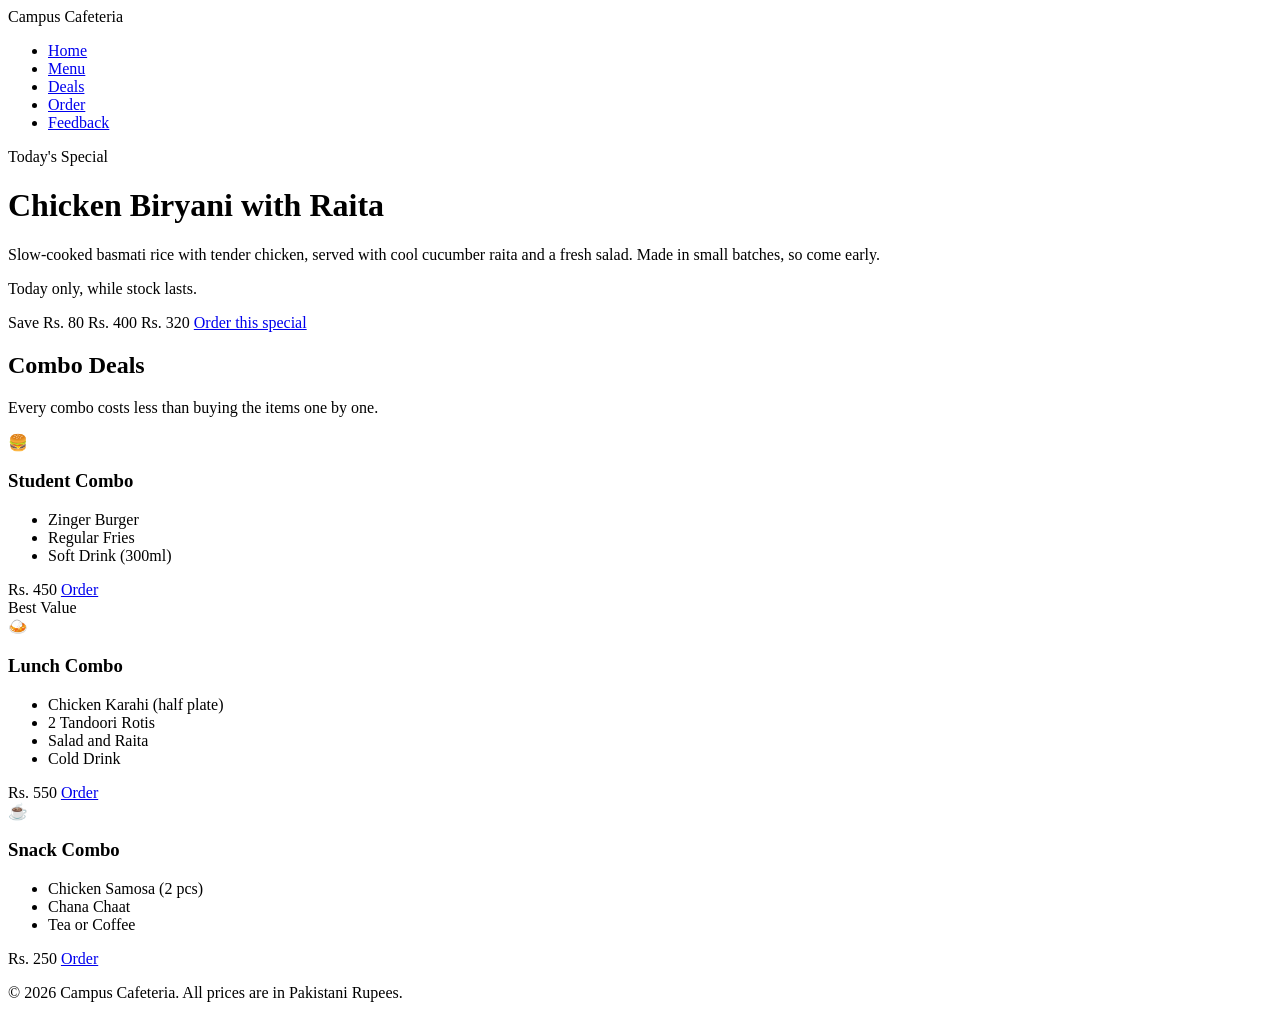
==== src/deals.html @ e5d82201 "feat(deals): add deals page structure with daily special and combos" ====
<!DOCTYPE html>
<html lang="en">
<head>
  <meta charset="UTF-8">
  <meta name="viewport" content="width=device-width, initial-scale=1.0">
  <title>Daily Specials & Deals | Campus Cafeteria</title>
  <link rel="preconnect" href="https://fonts.googleapis.com">
  <link rel="preconnect" href="https://fonts.gstatic.com" crossorigin>
  <link href="https://fonts.googleapis.com/css2?family=Bricolage+Grotesque:wght@600;800&family=DM+Sans:wght@400;500;700&display=swap" rel="stylesheet">
  <link rel="stylesheet" href="../styles/style.css">
</head>
<body class="deals-page">

  <!-- Navigation -->
  <nav class="deals-nav">
    <span class="deals-nav-logo">Campus Cafeteria</span>
    <ul class="deals-nav-links">
      <li><a href="index.html">Home</a></li>
      <li><a href="menu.html">Menu</a></li>
      <li><a href="deals.html" class="deals-nav-active">Deals</a></li>
      <li><a href="oder.html">Order</a></li>
      <li><a href="feedback.html">Feedback</a></li>
    </ul>
  </nav>

  <!-- Hero: today's special -->
  <header class="deals-hero">
    <div class="deals-hero-text">
      <p class="deals-hero-badge">Today's Special</p>
      <h1 class="deals-hero-title">Chicken Biryani with Raita</h1>
      <p class="deals-hero-desc">
        Slow-cooked basmati rice with tender chicken, served with cool
        cucumber raita and a fresh salad. Made in small batches, so come early.
      </p>
      <p class="deals-hero-note">Today only, while stock lasts.</p>
    </div>

    <div class="deals-hero-price">
      <span class="deals-hero-save">Save Rs. 80</span>
      <span class="deals-hero-old">Rs. 400</span>
      <span class="deals-hero-new">Rs. 320</span>
      <a class="deals-btn" href="oder.html">Order this special</a>
    </div>
  </header>

  <main class="deals-main">

    <h2 class="deals-section-title">Combo Deals</h2>
    <p class="deals-section-sub">Every combo costs less than buying the items one by one.</p>

    <div class="deals-grid">

      <article class="deals-card">
        <div class="deals-card-icon">&#127828;</div>
        <h3 class="deals-card-title">Student Combo</h3>
        <ul class="deals-card-list">
          <li>Zinger Burger</li>
          <li>Regular Fries</li>
          <li>Soft Drink (300ml)</li>
        </ul>
        <div class="deals-card-foot">
          <span class="deals-card-price">Rs. 450</span>
          <a class="deals-card-link" href="oder.html">Order</a>
        </div>
      </article>

      <article class="deals-card deals-card-featured">
        <span class="deals-card-tag">Best Value</span>
        <div class="deals-card-icon">&#127835;</div>
        <h3 class="deals-card-title">Lunch Combo</h3>
        <ul class="deals-card-list">
          <li>Chicken Karahi (half plate)</li>
          <li>2 Tandoori Rotis</li>
          <li>Salad and Raita</li>
          <li>Cold Drink</li>
        </ul>
        <div class="deals-card-foot">
          <span class="deals-card-price">Rs. 550</span>
          <a class="deals-card-link" href="oder.html">Order</a>
        </div>
      </article>

      <article class="deals-card">
        <div class="deals-card-icon">&#9749;</div>
        <h3 class="deals-card-title">Snack Combo</h3>
        <ul class="deals-card-list">
          <li>Chicken Samosa (2 pcs)</li>
          <li>Chana Chaat</li>
          <li>Tea or Coffee</li>
        </ul>
        <div class="deals-card-foot">
          <span class="deals-card-price">Rs. 250</span>
          <a class="deals-card-link" href="oder.html">Order</a>
        </div>
      </article>

    </div>
  </main>

  <footer class="deals-footer">
    <p>&copy; 2026 Campus Cafeteria. All prices are in Pakistani Rupees.</p>
  </footer>

</body>
</html>
---- styles/style.css ----
/* Feedback Page Styling */

.contact-section,
.feedback-section {
    max-width: 800px;
    margin: 30px auto;
    padding: 25px;
    background-color: #ffffff;
    border-radius: 10px;
}

.feedback-section form {
    display: flex;
    flex-direction: column;
    gap: 12px;
}

.feedback-section input,
.feedback-section textarea {
    width: 100%;
    padding: 12px;
    box-sizing: border-box;
}

.feedback-section button {
    padding: 12px;
    background-color: #247348;
    color: white;
    border: none;
    border-radius: 5px;
}

@media (max-width: 768px) {
    .contact-section,
    .feedback-section {
        margin: 15px;
        padding: 18px;
    }
}
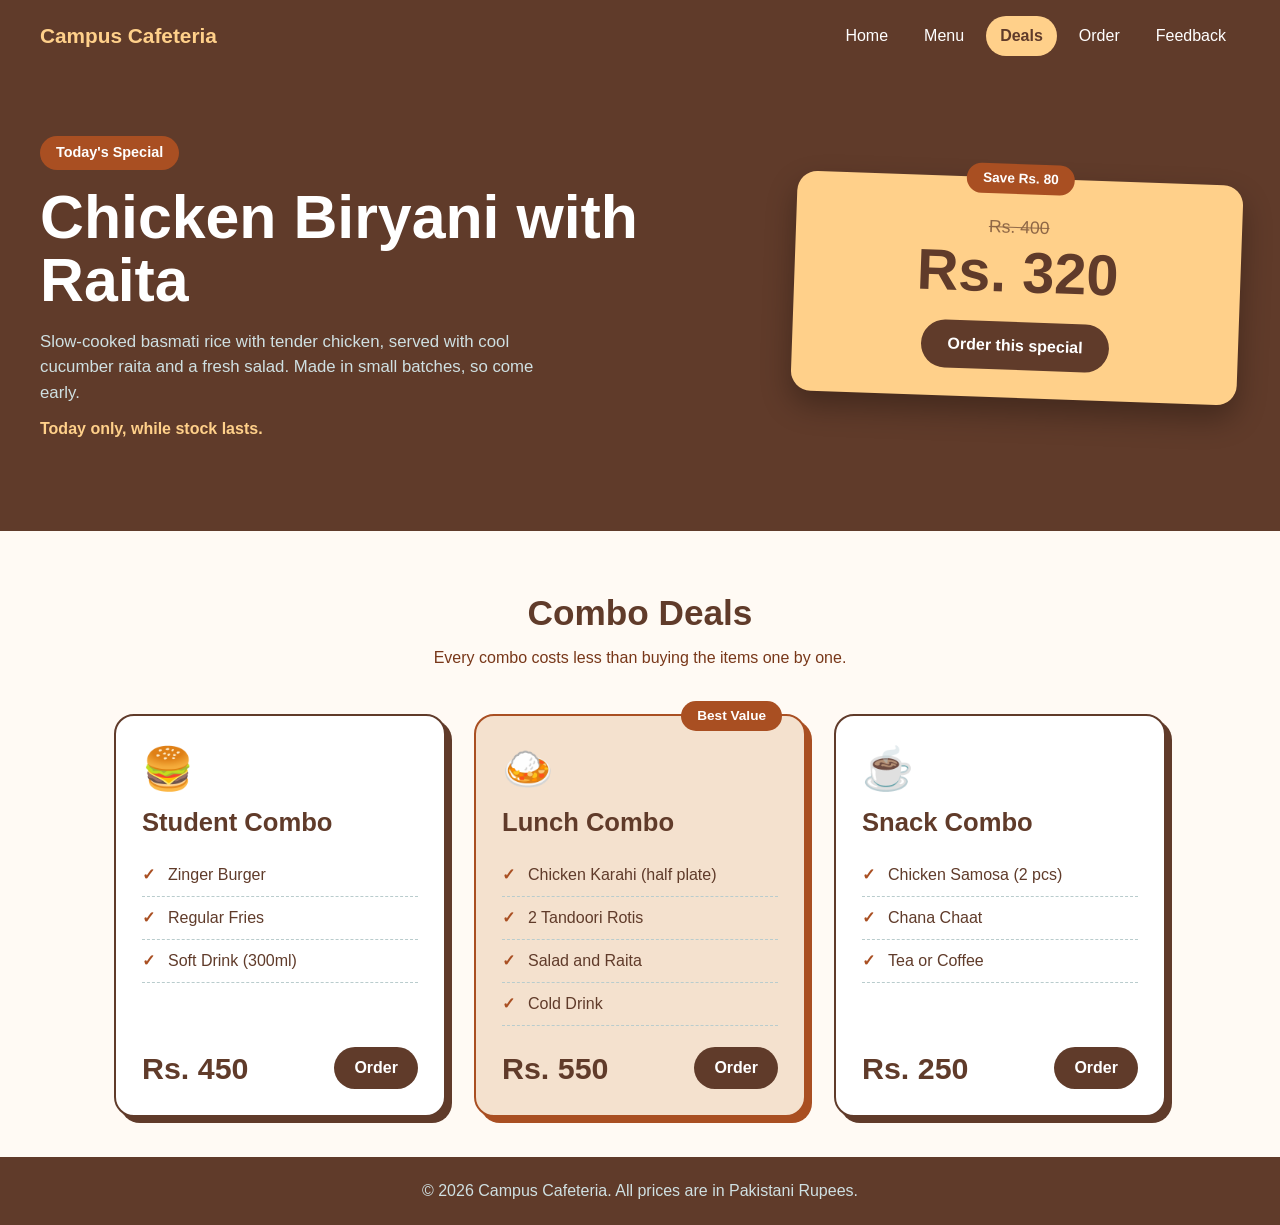
==== commit f51cbb4c: "Fix order page navigation link" ====
--- a/src/deals.html
+++ b/src/deals.html
@@ -18,7 +18,7 @@
       <li><a href="index.html">Home</a></li>
       <li><a href="menu.html">Menu</a></li>
       <li><a href="deals.html" class="deals-nav-active">Deals</a></li>
-      <li><a href="oder.html">Order</a></li>
+      <li><a href="order.html">Order</a></li>
       <li><a href="feedback.html">Feedback</a></li>
     </ul>
   </nav>
--- a/styles/style.css
+++ b/styles/style.css
@@ -1,39 +1,1140 @@
-/* Feedback Page Styling */
-
-.contact-section,
-.feedback-section {
+
+/* =========================================
+   GLOBAL RESET
+========================================= */
+
+*,
+*::before,
+*::after {
+    box-sizing: border-box;
+}
+
+html {
+    scroll-behavior: smooth;
+}
+
+body {
+    margin: 0;
+}
+
+img {
+    max-width: 100%;
+    height: auto;
+}
+
+
+/* =========================================
+   HOME PAGE STYLES
+========================================= */
+
+body.home-page {
+    font-family: Arial, Helvetica, sans-serif;
+    line-height: 1.6;
+    color: #30251f;
+    background-color: #fffaf4;
+}
+
+.home-container {
+    width: 90%;
+    max-width: 1100px;
+    margin: 0 auto;
+}
+
+/* Header */
+
+.home-site-header {
+    background-color: #603b2a;
+    color: #ffffff;
+    text-align: center;
+    padding: 25px 15px;
+}
+
+.home-site-header h1 {
+    margin: 0;
+    font-size: 2.2rem;
+}
+
+.home-tagline {
+    margin: 5px 0 18px;
+    color: #ffe0b5;
+}
+
+body.home-page nav {
+    display: flex;
+    justify-content: center;
+    flex-wrap: wrap;
+    gap: 12px 24px;
+}
+
+body.home-page nav a {
+    color: #ffffff;
+    text-decoration: none;
+    font-weight: bold;
+}
+
+body.home-page nav a:hover,
+body.home-page nav a[aria-current="page"] {
+    color: #ffd08a;
+}
+
+/* Hero Section */
+
+.home-hero {
+    background-color: #f4e1ce;
+    text-align: center;
+    padding: 75px 20px;
+}
+
+.home-hero h2 {
+    color: #603b2a;
+    font-size: 2.2rem;
+    margin: 0 0 15px;
+}
+
+.home-hero p {
+    max-width: 720px;
+    margin: 0 auto 15px;
+}
+
+/* Buttons */
+
+.home-btn {
+    display: inline-block;
+    background-color: #a94f22;
+    color: #ffffff;
+    text-decoration: none;
+    padding: 11px 20px;
+    margin: 10px 5px 0;
+    border-radius: 5px;
+    transition: background-color 0.2s ease;
+}
+
+.home-btn:hover {
+    background-color: #783719;
+}
+
+.home-btn-secondary {
+    background-color: #35634b;
+}
+
+.home-btn-secondary:hover {
+    background-color: #244b38;
+}
+
+/* About and Links Sections */
+
+.home-about,
+.home-links {
+    padding: 40px 0;
+}
+
+.home-about h2,
+.home-links h2 {
+    color: #603b2a;
+    margin: 0 0 15px;
+}
+
+/* Information Section */
+
+.home-info-section {
+    background-color: #f8eee3;
+    padding: 40px 0;
+}
+
+.home-info-grid {
+    display: grid;
+    grid-template-columns: repeat(3, minmax(0, 1fr));
+    gap: 22px;
+}
+
+.home-info-card {
+    background-color: #ffffff;
+    border: 1px solid #ead8c7;
+    border-radius: 8px;
+    padding: 22px;
+}
+
+.home-info-card h3 {
+    color: #783719;
+    margin: 0 0 10px;
+}
+
+.home-info-card a {
+    display: inline-block;
+    color: #8a3d18;
+    font-weight: bold;
+    margin-top: 10px;
+}
+
+/* Footer */
+
+.home-site-footer {
+    background-color: #603b2a;
+    color: #ffffff;
+    text-align: center;
+    padding: 22px 15px;
+    margin-top: 20px;
+}
+
+/* Home Responsive - Tablets */
+
+@media (max-width: 768px) {
+    .home-info-grid {
+        grid-template-columns: repeat(2, minmax(0, 1fr));
+    }
+
+    .home-hero {
+        padding: 50px 15px;
+    }
+
+    .home-hero h2 {
+        font-size: 1.8rem;
+    }
+
+    body.home-page nav {
+        gap: 10px 16px;
+    }
+}
+
+/* Home Responsive - Mobile */
+
+@media (max-width: 480px) {
+    .home-info-grid {
+        grid-template-columns: 1fr;
+    }
+
+    .home-site-header h1 {
+        font-size: 1.8rem;
+    }
+
+    .home-hero h2 {
+        font-size: 1.5rem;
+    }
+
+    body.home-page nav {
+        flex-direction: column;
+        gap: 8px;
+    }
+
+    .home-btn {
+        display: block;
+        margin: 12px auto;
+        max-width: 240px;
+    }
+}
+
+
+/* =========================================
+   MENU PAGE STYLES
+========================================= */
+
+.menu-body {
+    --ink: #603b2a;
+    --leaf: #a94f22;
+    --saffron: #ffd08a;
+    --chilli: #783719;
+    --mint: #fffaf4;
+    --card: #ffffff;
+    --muted: #8a3d18;
+
+    margin: 0;
+    background: var(--mint);
+    color: var(--ink);
+    font-family: "DM Sans", "Segoe UI", Arial, sans-serif;
+    line-height: 1.5;
+}
+
+/* Header and Navigation */
+
+.menu-body .site-header {
+    display: flex;
+    align-items: center;
+    justify-content: space-between;
+    flex-wrap: wrap;
+    gap: 12px;
+    padding: 16px 32px;
+    background: var(--ink);
+}
+
+.menu-body .brand {
+    font-family: "Bricolage Grotesque", Georgia, serif;
+    font-size: 1.5rem;
+    font-weight: 800;
+    color: var(--saffron);
+    text-decoration: none;
+}
+
+.menu-body .site-header nav {
+    display: flex;
+    flex-wrap: wrap;
+    gap: 6px;
+}
+
+.menu-body .site-header nav a {
+    color: #e6efe8;
+    text-decoration: none;
+    padding: 6px 14px;
+    border-radius: 999px;
+    font-weight: 500;
+    transition: background 0.2s ease;
+}
+
+.menu-body .site-header nav a:hover {
+    background: rgba(255, 255, 255, 0.12);
+}
+
+.menu-body .site-header nav a.active {
+    background: var(--saffron);
+    color: var(--ink);
+}
+
+/* Menu Hero */
+
+.menu-hero {
+    text-align: center;
+    padding: 56px 20px 40px;
+    background-color: var(--leaf);
+    background-image:
+        radial-gradient(
+            circle at 15% 20%,
+            rgba(242, 169, 59, 0.28),
+            transparent 45%
+        ),
+        radial-gradient(
+            circle at 85% 80%,
+            rgba(200, 64, 43, 0.25),
+            transparent 45%
+        );
+    color: #ffffff;
+}
+
+.menu-hero h2 {
+    margin: 0 0 8px;
+    font-family: "Bricolage Grotesque", Georgia, serif;
+    font-size: clamp(2.2rem, 6vw, 3.6rem);
+    font-weight: 800;
+    letter-spacing: -0.02em;
+}
+
+.menu-hero p {
+    margin: 0 auto 24px;
+    max-width: 480px;
+    font-size: 1.05rem;
+    opacity: 0.92;
+}
+
+/* Menu Jump Links */
+
+.menu-jump {
+    display: flex;
+    flex-wrap: wrap;
+    justify-content: center;
+    gap: 10px;
+}
+
+.menu-jump a {
+    padding: 8px 18px;
+    border: 1.5px solid rgba(255, 255, 255, 0.7);
+    border-radius: 999px;
+    color: #ffffff;
+    text-decoration: none;
+    font-weight: 500;
+    transition: background 0.2s ease, color 0.2s ease;
+}
+
+.menu-jump a:hover {
+    background: var(--saffron);
+    border-color: var(--saffron);
+    color: var(--ink);
+}
+
+/* Menu Grid */
+
+.menu-page {
+    display: grid;
+    grid-template-columns: repeat(2, minmax(0, 1fr));
+    gap: 28px;
+    max-width: 1050px;
+    margin: 0 auto;
+    padding: 48px 24px 56px;
+}
+
+.menu-category {
+    background: var(--card);
+    border-radius: 18px;
+    padding: 26px 28px 20px;
+    border-top: 6px solid var(--saffron);
+    box-shadow: 0 10px 28px rgba(29, 59, 42, 0.08);
+    scroll-margin-top: 20px;
+}
+
+.menu-category:nth-child(2) {
+    border-top-color: var(--chilli);
+}
+
+.menu-category:nth-child(3) {
+    border-top-color: var(--leaf);
+}
+
+.menu-category:nth-child(4) {
+    border-top-color: #7a4fa0;
+}
+
+.menu-category h3 {
+    display: flex;
+    align-items: center;
+    gap: 10px;
+    margin: 0 0 14px;
+    font-family: "Bricolage Grotesque", Georgia, serif;
+    font-size: 1.6rem;
+    font-weight: 700;
+}
+
+.cat-icon {
+    font-size: 1.5rem;
+}
+
+/* Menu Items */
+
+.menu-list {
+    list-style: none;
+    margin: 0;
+    padding: 0;
+}
+
+.menu-list li {
+    padding: 10px 0;
+}
+
+.item-row {
+    display: flex;
+    align-items: baseline;
+    gap: 8px;
+}
+
+.item-name {
+    font-weight: 700;
+}
+
+.item-dots {
+    flex: 1;
+    min-width: 16px;
+    border-bottom: 2px dotted #b9c8bd;
+    transform: translateY(-4px);
+}
+
+.item-price {
+    font-weight: 700;
+    color: var(--chilli);
+    white-space: nowrap;
+}
+
+.item-desc {
+    margin: 2px 0 0;
+    font-size: 0.9rem;
+    color: var(--muted);
+}
+
+/* Menu Footer */
+
+.menu-body .site-footer {
+    padding: 22px;
+    text-align: center;
+    background: var(--ink);
+    color: #c9d8cd;
+    font-size: 0.9rem;
+}
+
+.menu-body .site-footer p {
+    margin: 0;
+}
+
+/* Menu Responsive - Tablets */
+
+@media (max-width: 800px) {
+    .menu-page {
+        grid-template-columns: 1fr;
+        padding: 32px 16px 40px;
+    }
+
+    .menu-body .site-header {
+        padding: 14px 18px;
+        justify-content: center;
+    }
+}
+
+/* Menu Responsive - Mobile */
+
+@media (max-width: 480px) {
+    .menu-hero {
+        padding: 40px 16px 30px;
+    }
+
+    .menu-category {
+        padding: 20px 18px 14px;
+    }
+
+    .item-name,
+    .item-price {
+        font-size: 0.95rem;
+    }
+}
+
+
+/* =========================================
+   DEALS PAGE STYLES
+========================================= */
+
+.deals-page {
+    --deals-ink: #603b2a;
+    --deals-ink-soft: #783719;
+    --deals-saffron: #ffd08a;
+    --deals-chili: #a94f22;
+    --deals-mint: #fffaf4;
+    --deals-white: #ffffff;
+
+    margin: 0;
+    font-family: "DM Sans", Arial, Helvetica, sans-serif;
+    background-color: var(--deals-mint);
+    color: var(--deals-ink);
+    line-height: 1.5;
+}
+
+.deals-page *,
+.deals-page *::before,
+.deals-page *::after {
+    box-sizing: border-box;
+}
+
+/* Navigation */
+
+.deals-nav {
+    display: flex;
+    justify-content: space-between;
+    align-items: center;
+    flex-wrap: wrap;
+    gap: 12px;
+    padding: 16px 40px;
+    background-color: var(--deals-ink);
+}
+
+.deals-nav-logo {
+    font-family: "Bricolage Grotesque", Arial, sans-serif;
+    font-weight: 800;
+    font-size: 1.3rem;
+    color: var(--deals-saffron);
+}
+
+.deals-nav-links {
+    display: flex;
+    flex-wrap: wrap;
+    gap: 8px;
+    margin: 0;
+    padding: 0;
+    list-style: none;
+}
+
+.deals-nav-links a {
+    display: block;
+    padding: 8px 14px;
+    border-radius: 999px;
+    color: var(--deals-white);
+    text-decoration: none;
+    font-weight: 500;
+    transition: background-color 0.2s ease;
+}
+
+.deals-nav-links a:hover {
+    background-color: var(--deals-ink-soft);
+}
+
+.deals-nav-links a.deals-nav-active {
+    background-color: var(--deals-saffron);
+    color: var(--deals-ink);
+    font-weight: 700;
+}
+
+/* Hero */
+
+.deals-hero {
+    display: grid;
+    grid-template-columns: 1.6fr 1fr;
+    gap: 40px;
+    align-items: center;
+    padding: 64px 40px 90px;
+    background-color: var(--deals-ink);
+    color: var(--deals-white);
+}
+
+.deals-hero-badge {
+    display: inline-block;
+    margin: 0 0 16px;
+    padding: 6px 16px;
+    border-radius: 999px;
+    background-color: var(--deals-chili);
+    font-weight: 700;
+    font-size: 0.9rem;
+}
+
+.deals-hero-title {
+    margin: 0 0 16px;
+    font-family: "Bricolage Grotesque", Arial, sans-serif;
+    font-weight: 800;
+    font-size: clamp(2.2rem, 5vw, 3.8rem);
+    line-height: 1.05;
+}
+
+.deals-hero-desc {
+    max-width: 520px;
+    margin: 0 0 12px;
+    color: #cfe0e2;
+    font-size: 1.05rem;
+}
+
+.deals-hero-note {
+    margin: 0;
+    color: var(--deals-saffron);
+    font-weight: 700;
+}
+
+/* Price Ticket */
+
+.deals-hero-price {
+    position: relative;
+    display: flex;
+    flex-direction: column;
+    align-items: center;
+    gap: 4px;
+    padding: 36px 24px 28px;
+    border-radius: 20px;
+    background-color: var(--deals-saffron);
+    color: var(--deals-ink);
+    text-align: center;
+    transform: rotate(2deg);
+    box-shadow: 0 14px 30px rgba(0, 0, 0, 0.3);
+}
+
+.deals-hero-save {
+    position: absolute;
+    top: -14px;
+    padding: 5px 16px;
+    border-radius: 999px;
+    background-color: var(--deals-chili);
+    color: var(--deals-white);
+    font-weight: 700;
+    font-size: 0.85rem;
+}
+
+.deals-hero-old {
+    font-size: 1.1rem;
+    text-decoration: line-through;
+    opacity: 0.7;
+}
+
+.deals-hero-new {
+    font-family: "Bricolage Grotesque", Arial, sans-serif;
+    font-weight: 800;
+    font-size: 3.6rem;
+    line-height: 1;
+}
+
+.deals-btn {
+    display: inline-block;
+    margin-top: 16px;
+    padding: 12px 26px;
+    border-radius: 999px;
+    background-color: var(--deals-ink);
+    color: var(--deals-white);
+    text-decoration: none;
+    font-weight: 700;
+    transition: background-color 0.2s ease;
+}
+
+.deals-btn:hover {
+    background-color: var(--deals-chili);
+}
+
+/* Combos */
+
+.deals-main {
+    max-width: 1100px;
+    margin: 0 auto;
+    padding: 0 24px 40px;
+}
+
+.deals-section-title {
+    margin: 56px 0 6px;
+    font-family: "Bricolage Grotesque", Arial, sans-serif;
+    font-weight: 800;
+    font-size: 2.2rem;
+    text-align: center;
+}
+
+.deals-section-sub {
+    margin: 0 0 44px;
+    text-align: center;
+    color: var(--deals-ink-soft);
+}
+
+.deals-grid {
+    display: grid;
+    grid-template-columns: repeat(3, minmax(0, 1fr));
+    gap: 28px;
+    align-items: stretch;
+}
+
+.deals-card {
+    position: relative;
+    display: flex;
+    flex-direction: column;
+    padding: 32px 26px 24px;
+    border-radius: 20px;
+    background-color: var(--deals-white);
+    border: 2px solid var(--deals-ink);
+    box-shadow: 6px 6px 0 var(--deals-ink);
+    transition: transform 0.15s ease, box-shadow 0.15s ease;
+}
+
+.deals-card:hover {
+    transform: translate(-3px, -3px);
+    box-shadow: 9px 9px 0 var(--deals-ink);
+}
+
+.deals-card-featured {
+    background-color: #f4e1ce;
+    box-shadow: 6px 6px 0 var(--deals-chili);
+    border-color: var(--deals-chili);
+}
+
+.deals-card-featured:hover {
+    box-shadow: 9px 9px 0 var(--deals-chili);
+}
+
+.deals-card-tag {
+    position: absolute;
+    top: -15px;
+    right: 22px;
+    padding: 5px 16px;
+    border-radius: 999px;
+    background-color: var(--deals-chili);
+    color: var(--deals-white);
+    font-weight: 700;
+    font-size: 0.85rem;
+}
+
+.deals-card-icon {
+    font-size: 2.6rem;
+    line-height: 1;
+}
+
+.deals-card-title {
+    margin: 14px 0 12px;
+    font-family: "Bricolage Grotesque", Arial, sans-serif;
+    font-weight: 800;
+    font-size: 1.6rem;
+}
+
+.deals-card-list {
+    flex-grow: 1;
+    margin: 0 0 20px;
+    padding: 0;
+    list-style: none;
+}
+
+.deals-card-list li {
+    padding: 9px 0 9px 26px;
+    position: relative;
+    border-bottom: 1px dashed #b9cccd;
+}
+
+.deals-card-list li::before {
+    content: "\2713";
+    position: absolute;
+    left: 0;
+    font-weight: 700;
+    color: var(--deals-chili);
+}
+
+.deals-card-foot {
+    display: flex;
+    justify-content: space-between;
+    align-items: center;
+    flex-wrap: wrap;
+    gap: 12px;
+}
+
+.deals-card-price {
+    font-family: "Bricolage Grotesque", Arial, sans-serif;
+    font-weight: 800;
+    font-size: 1.9rem;
+}
+
+.deals-card-link {
+    padding: 9px 20px;
+    border-radius: 999px;
+    background-color: var(--deals-ink);
+    color: var(--deals-white);
+    text-decoration: none;
+    font-weight: 700;
+    transition: background-color 0.2s ease;
+}
+
+.deals-card-link:hover {
+    background-color: var(--deals-chili);
+}
+
+/* Keyboard Focus */
+
+.deals-page a:focus-visible {
+    outline: 3px solid var(--deals-saffron);
+    outline-offset: 3px;
+}
+
+/* Footer */
+
+.deals-footer {
+    padding: 22px 16px;
+    background-color: var(--deals-ink);
+    color: #cfe0e2;
+    text-align: center;
+}
+
+.deals-footer p {
+    margin: 0;
+}
+
+/* Deals Responsive - Tablets */
+
+@media (max-width: 900px) {
+    .deals-hero {
+        grid-template-columns: 1fr;
+        padding: 48px 28px 64px;
+    }
+
+    .deals-hero-price {
+        max-width: 320px;
+        width: 100%;
+        margin: 0 auto;
+        transform: rotate(0deg);
+    }
+
+    .deals-grid {
+        grid-template-columns: repeat(2, minmax(0, 1fr));
+    }
+}
+
+/* Deals Responsive - Mobile */
+
+@media (max-width: 600px) {
+    .deals-nav {
+        flex-direction: column;
+        gap: 10px;
+        padding: 14px 16px;
+    }
+
+    .deals-nav-links {
+        justify-content: center;
+    }
+
+    .deals-hero {
+        padding: 36px 20px 52px;
+    }
+
+    .deals-hero-price {
+        max-width: none;
+    }
+
+    .deals-grid {
+        grid-template-columns: 1fr;
+    }
+
+    .deals-section-title {
+        font-size: 1.8rem;
+    }
+}
+
+
+/* =========================================
+   FEEDBACK PAGE STYLES
+========================================= */
+
+/* Feedback page body must have class="feedback-page" */
+
+.feedback-page {
+    margin: 0;
+    padding: 0;
+    font-family: Arial, Helvetica, sans-serif;
+    line-height: 1.6;
+    color: #30251f;
+    background-color: #fffaf4;
+}
+
+/* Header */
+
+.feedback-page .site-header {
+    background-color: #603b2a;
+    color: #ffffff;
+    text-align: center;
+    padding: 25px 15px;
+}
+
+.feedback-page .site-header h1 {
+    margin: 0;
+    font-size: 2.2rem;
+}
+
+.feedback-page .tagline {
+    margin: 5px 0 18px;
+    color: #ffe0b5;
+}
+
+/* Navigation */
+
+.feedback-page nav {
+    display: flex;
+    justify-content: center;
+    flex-wrap: wrap;
+    gap: 12px 24px;
+}
+
+.feedback-page nav a {
+    color: #ffffff;
+    text-decoration: none;
+    font-weight: bold;
+}
+
+.feedback-page nav a:hover,
+.feedback-page nav a[aria-current="page"] {
+    color: #ffd08a;
+}
+
+/* Contact and Feedback Sections */
+
+.feedback-page .contact-section,
+.feedback-page .feedback-section {
+    width: 90%;
     max-width: 800px;
     margin: 30px auto;
     padding: 25px;
     background-color: #ffffff;
+    border: 1px solid #ead8c7;
     border-radius: 10px;
 }
 
-.feedback-section form {
+.feedback-page .contact-section h2,
+.feedback-page .feedback-section h2 {
+    margin-top: 0;
+    color: #603b2a;
+}
+
+/* Feedback Form */
+
+.feedback-page .feedback-section form {
     display: flex;
     flex-direction: column;
     gap: 12px;
 }
 
-.feedback-section input,
-.feedback-section textarea {
+.feedback-page .feedback-section label {
+    font-weight: bold;
+}
+
+.feedback-page .feedback-section input,
+.feedback-page .feedback-section textarea {
     width: 100%;
     padding: 12px;
-    box-sizing: border-box;
-}
-
-.feedback-section button {
+    border: 1px solid #cccccc;
+    border-radius: 5px;
+    font: inherit;
+}
+
+.feedback-page .feedback-section textarea {
+    resize: vertical;
+    min-height: 120px;
+}
+
+.feedback-page .feedback-section button {
     padding: 12px;
     background-color: #247348;
-    color: white;
+    color: #ffffff;
     border: none;
     border-radius: 5px;
-}
+    font: inherit;
+    font-weight: bold;
+    cursor: pointer;
+    transition: background-color 0.2s ease;
+}
+
+.feedback-page .feedback-section button:hover {
+    background-color: #195536;
+}
+
+/* Feedback Footer */
+
+.feedback-page .site-footer {
+    margin-top: 30px;
+    padding: 22px 15px;
+    background-color: #603b2a;
+    color: #ffffff;
+    text-align: center;
+}
+
+.feedback-page .site-footer p {
+    margin: 0;
+}
+
+/* Feedback Responsive - Tablets and Mobile */
 
 @media (max-width: 768px) {
-    .contact-section,
-    .feedback-section {
+    .feedback-page .contact-section,
+    .feedback-page .feedback-section {
+        width: auto;
         margin: 15px;
         padding: 18px;
     }
-}+
+    .feedback-page .site-header h1 {
+        font-size: 1.8rem;
+    }
+
+    .feedback-page nav {
+        gap: 10px 16px;
+    }
+}
+
+/* Feedback Responsive - Small Mobile */
+
+@media (max-width: 480px) {
+    .feedback-page nav {
+        flex-direction: column;
+        gap: 8px;
+    }
+
+    .feedback-page .contact-section,
+    .feedback-page .feedback-section {
+        margin: 12px;
+        padding: 15px;
+    }
+}
+
+/* Order Page Styles */
+
+body.order-page {
+    font-family: Arial, Helvetica, sans-serif;
+    line-height: 1.6;
+    color: #30251f;
+    background-color: #fffaf4;
+}
+
+body.order-page nav {
+    display: flex;
+    justify-content: center;
+    flex-wrap: wrap;
+    gap: 12px 24px;
+}
+
+body.order-page nav a {
+    color: #ffffff;
+    text-decoration: none;
+    font-weight: bold;
+}
+
+body.order-page nav a:hover,
+body.order-page nav a[aria-current="page"] {
+    color: #ffd08a;
+}
+
+.order-page main {
+    max-width: 900px;
+    margin: 35px auto;
+    padding: 0 20px;
+}
+
+.order-page section {
+    background-color: #ffffff;
+    margin-bottom: 22px;
+    padding: 25px;
+    border-radius: 8px;
+    border: 1px solid #ead8c7;
+    box-shadow: 0 2px 8px rgba(96, 59, 42, 0.06);
+}
+
+.order-page section h2 {
+    color: #603b2a;
+    margin-bottom: 12px;
+    font-size: 1.5rem;
+}
+
+.order-page section p {
+    margin-bottom: 10px;
+}
+
+.order-page .order-intro {
+    background-color: #f4e1ce;
+    text-align: center;
+    padding: 35px 25px;
+}
+
+.order-page .order-intro h2 {
+    font-size: 2rem;
+}
+
+.order-page ol,
+.order-page ul {
+    padding-left: 25px;
+}
+
+.order-page li {
+    margin-bottom: 12px;
+    padding-left: 5px;
+}
+
+.order-page .order-steps li::marker {
+    color: #a94f22;
+    font-weight: bold;
+}
+
+.order-page .order-peak-hours {
+    background-color: #f8eee3;
+    border-left: 5px solid #a94f22;
+}
+
+/* Order Page Responsive */
+
+@media (max-width: 768px) {
+    body.order-page nav {
+        gap: 10px 16px;
+    }
+
+    .order-page main {
+        margin: 25px auto;
+    }
+
+    .order-page section {
+        padding: 20px;
+    }
+
+    .order-page .order-intro h2 {
+        font-size: 1.7rem;
+    }
+}
+
+@media (max-width: 480px) {
+    body.order-page nav {
+        flex-direction: column;
+        gap: 8px;
+    }
+
+    .order-page main {
+        padding: 0 12px;
+    }
+
+    .order-page section {
+        padding: 16px;
+    }
+
+    .order-page .order-intro h2 {
+        font-size: 1.5rem;
+    }
+}
+
